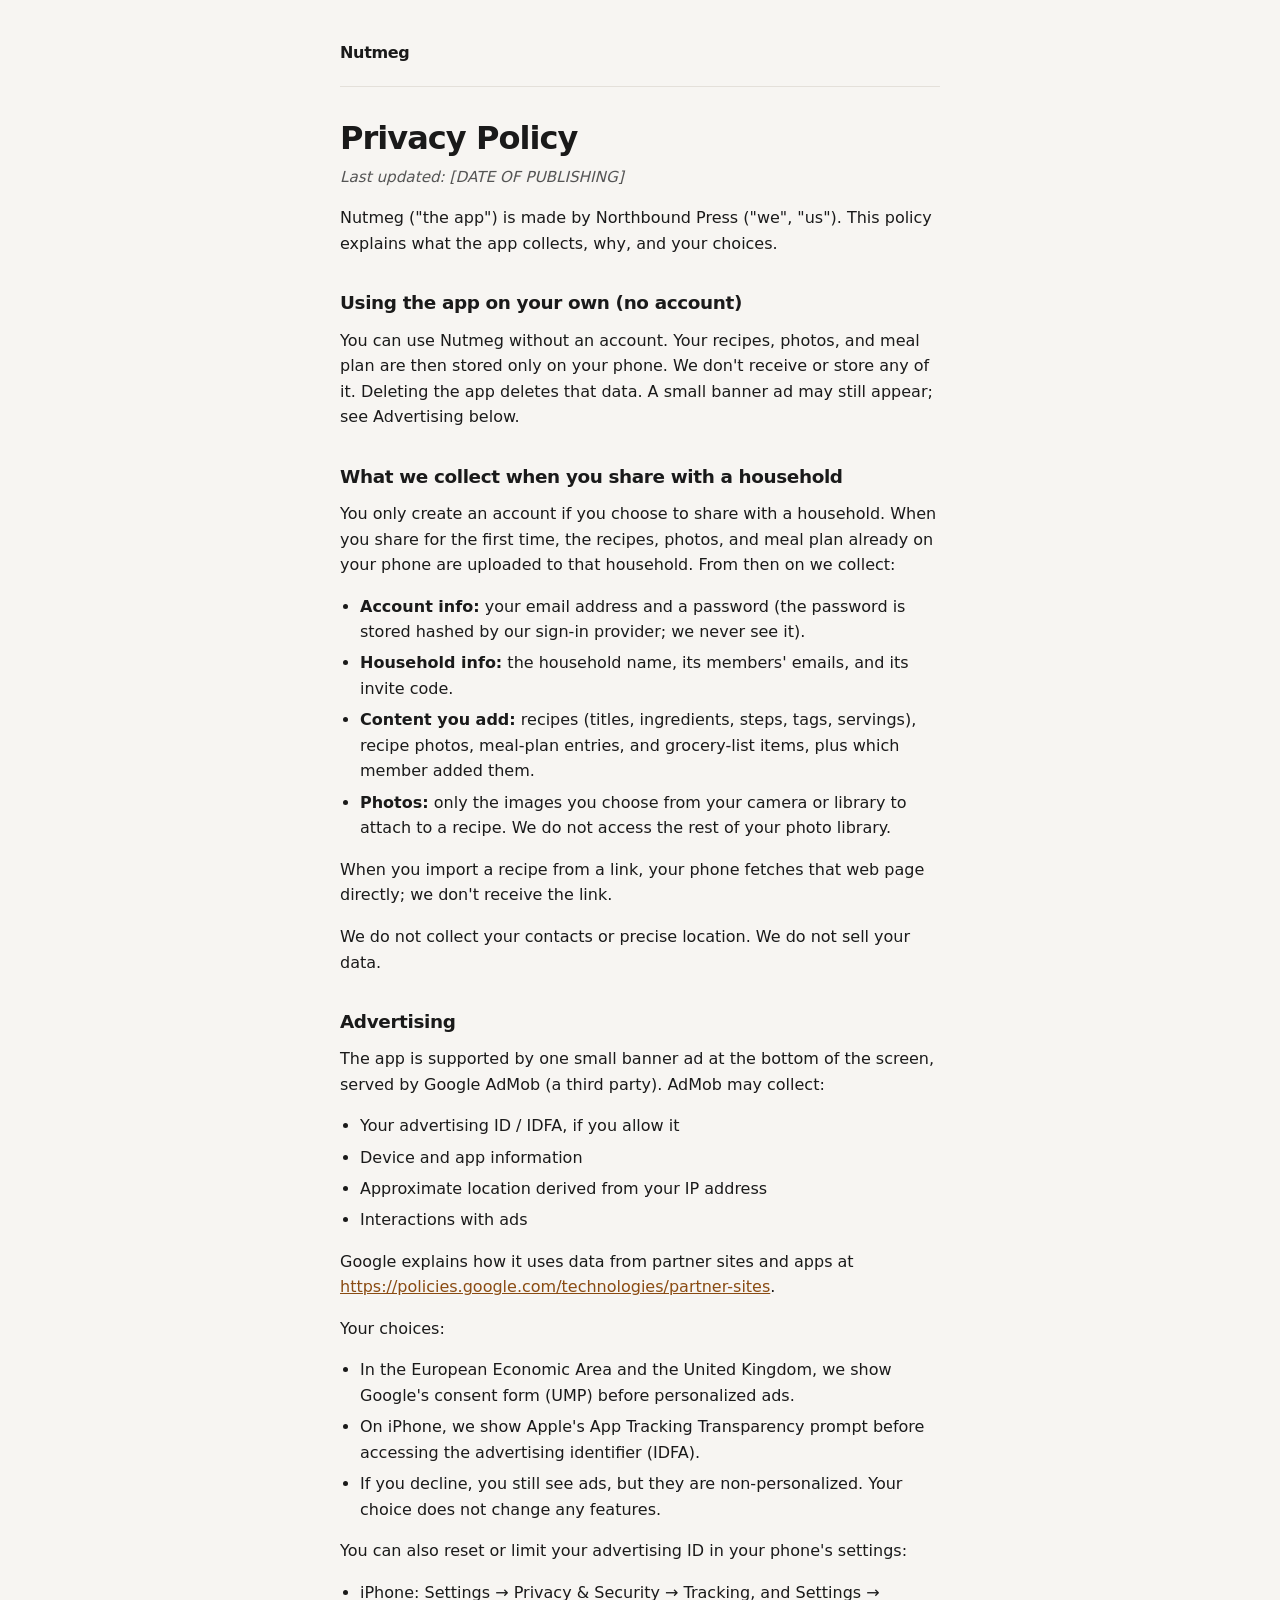
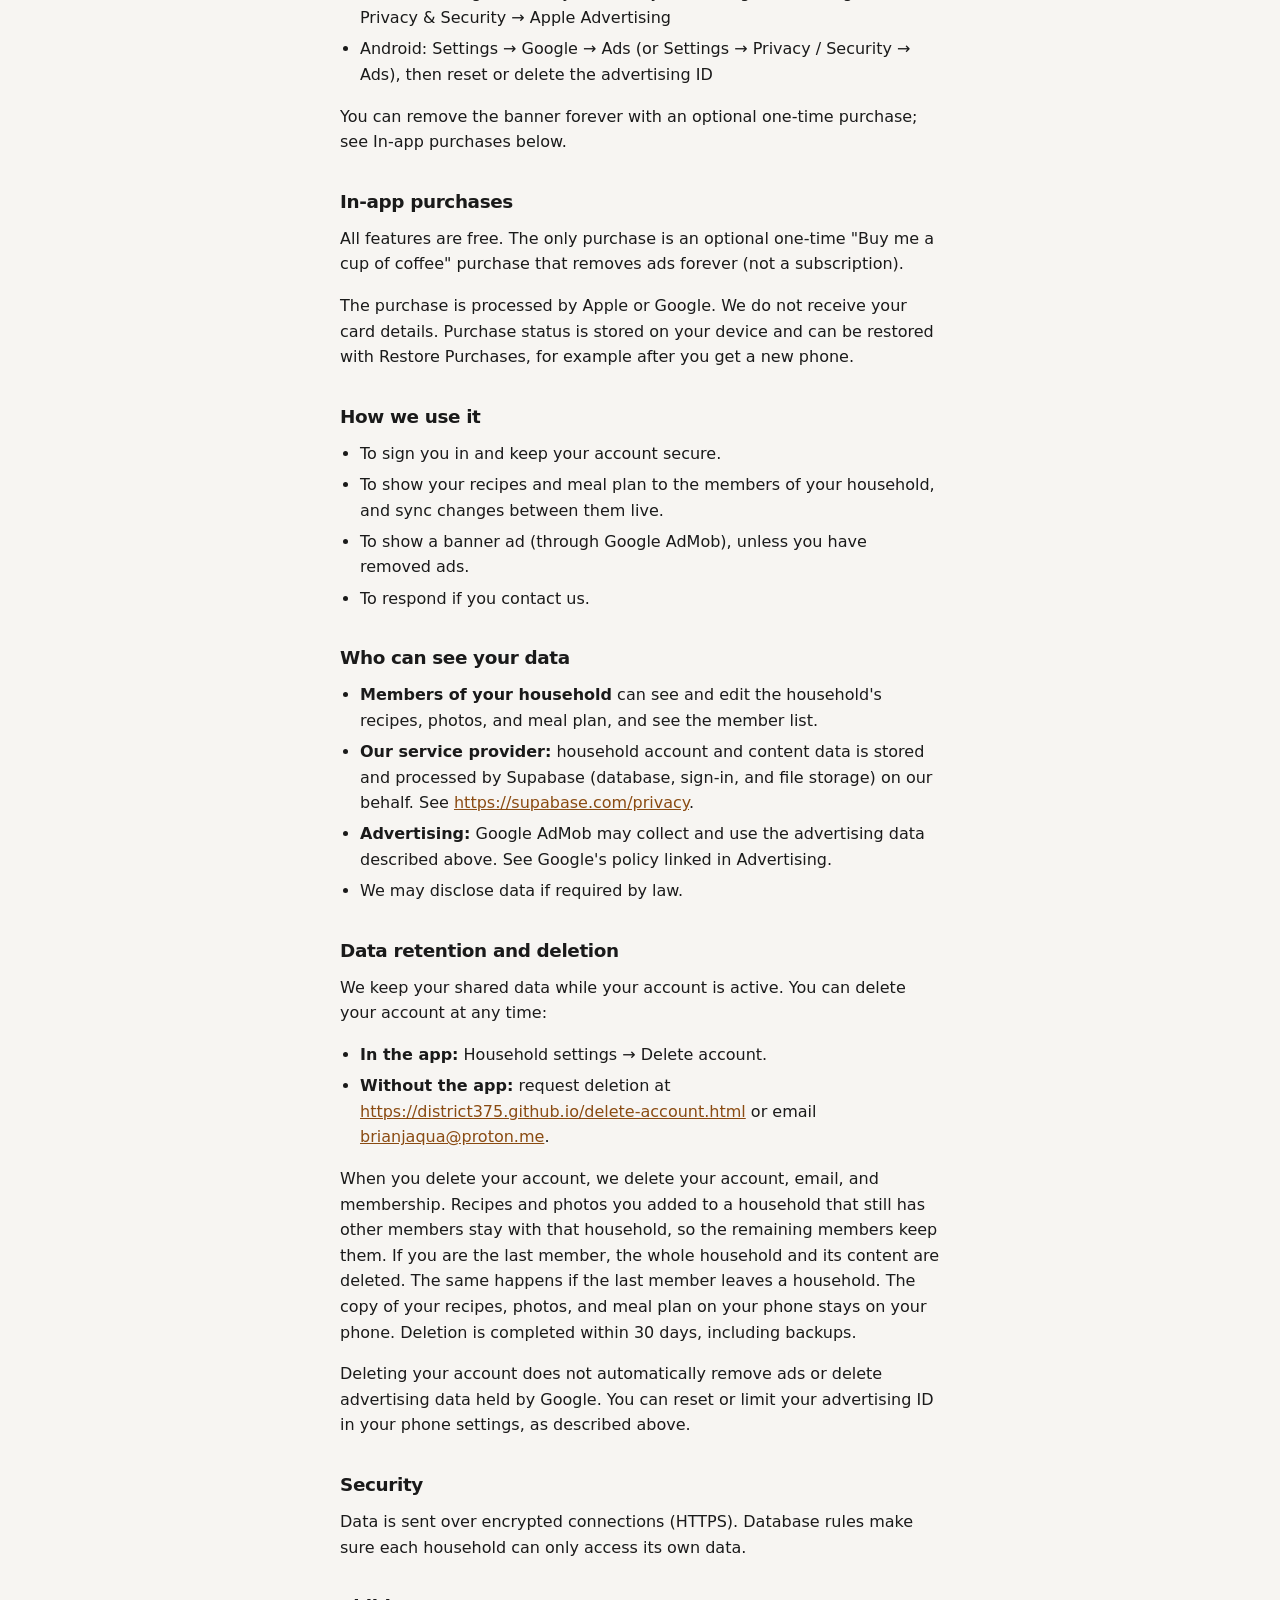
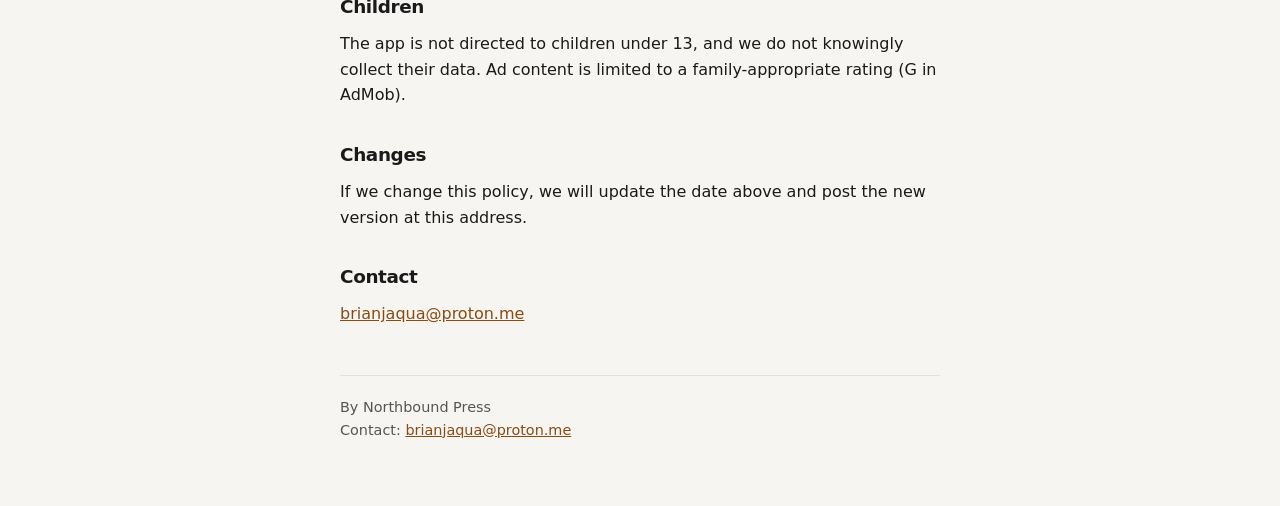
==== privacy-policy.html @ b98dd1d6 "Nutmeg site" ====
<!DOCTYPE html>
<html lang="en">
<head>
  <meta charset="utf-8">
  <meta name="viewport" content="width=device-width, initial-scale=1">
  <title>Privacy Policy — Nutmeg</title>
  <meta name="description" content="Nutmeg — share your recipe book and meal plan with the people you love.">
  <link rel="stylesheet" href="styles.css">
</head>
<body>
  <div class="wrap">
    <header class="site">
      <a class="home" href="index.html">Nutmeg</a>
    </header>
    <h1>Privacy Policy</h1>
    <p class="meta"><em>Last updated: [DATE OF PUBLISHING]</em></p>
    <p>Nutmeg ("the app") is made by Northbound Press ("we", "us"). This policy explains what the app collects, why, and your choices.</p>

    <h2>Using the app on your own (no account)</h2>
    <p>You can use Nutmeg without an account. Your recipes, photos, and meal plan are then stored only on your phone. We don't receive or store any of it. Deleting the app deletes that data. A small banner ad may still appear; see Advertising below.</p>

    <h2>What we collect when you share with a household</h2>
    <p>You only create an account if you choose to share with a household. When you share for the first time, the recipes, photos, and meal plan already on your phone are uploaded to that household. From then on we collect:</p>
    <ul>
      <li><strong>Account info:</strong> your email address and a password (the password is stored hashed by our sign-in provider; we never see it).</li>
      <li><strong>Household info:</strong> the household name, its members' emails, and its invite code.</li>
      <li><strong>Content you add:</strong> recipes (titles, ingredients, steps, tags, servings), recipe photos, meal-plan entries, and grocery-list items, plus which member added them.</li>
      <li><strong>Photos:</strong> only the images you choose from your camera or library to attach to a recipe. We do not access the rest of your photo library.</li>
    </ul>
    <p>When you import a recipe from a link, your phone fetches that web page directly; we don't receive the link.</p>
    <p>We do not collect your contacts or precise location. We do not sell your data.</p>

    <h2>Advertising</h2>
    <p>The app is supported by one small banner ad at the bottom of the screen, served by Google AdMob (a third party). AdMob may collect:</p>
    <ul>
      <li>Your advertising ID / IDFA, if you allow it</li>
      <li>Device and app information</li>
      <li>Approximate location derived from your IP address</li>
      <li>Interactions with ads</li>
    </ul>
    <p>Google explains how it uses data from partner sites and apps at <a href="https://policies.google.com/technologies/partner-sites">https://policies.google.com/technologies/partner-sites</a>.</p>
    <p>Your choices:</p>
    <ul>
      <li>In the European Economic Area and the United Kingdom, we show Google's consent form (UMP) before personalized ads.</li>
      <li>On iPhone, we show Apple's App Tracking Transparency prompt before accessing the advertising identifier (IDFA).</li>
      <li>If you decline, you still see ads, but they are non-personalized. Your choice does not change any features.</li>
    </ul>
    <p>You can also reset or limit your advertising ID in your phone's settings:</p>
    <ul>
      <li>iPhone: Settings → Privacy &amp; Security → Tracking, and Settings → Privacy &amp; Security → Apple Advertising</li>
      <li>Android: Settings → Google → Ads (or Settings → Privacy / Security → Ads), then reset or delete the advertising ID</li>
    </ul>
    <p>You can remove the banner forever with an optional one-time purchase; see In-app purchases below.</p>

    <h2>In-app purchases</h2>
    <p>All features are free. The only purchase is an optional one-time "Buy me a cup of coffee" purchase that removes ads forever (not a subscription).</p>
    <p>The purchase is processed by Apple or Google. We do not receive your card details. Purchase status is stored on your device and can be restored with Restore Purchases, for example after you get a new phone.</p>

    <h2>How we use it</h2>
    <ul>
      <li>To sign you in and keep your account secure.</li>
      <li>To show your recipes and meal plan to the members of your household, and sync changes between them live.</li>
      <li>To show a banner ad (through Google AdMob), unless you have removed ads.</li>
      <li>To respond if you contact us.</li>
    </ul>

    <h2>Who can see your data</h2>
    <ul>
      <li><strong>Members of your household</strong> can see and edit the household's recipes, photos, and meal plan, and see the member list.</li>
      <li><strong>Our service provider:</strong> household account and content data is stored and processed by Supabase (database, sign-in, and file storage) on our behalf. See <a href="https://supabase.com/privacy">https://supabase.com/privacy</a>.</li>
      <li><strong>Advertising:</strong> Google AdMob may collect and use the advertising data described above. See Google's policy linked in Advertising.</li>
      <li>We may disclose data if required by law.</li>
    </ul>

    <h2>Data retention and deletion</h2>
    <p>We keep your shared data while your account is active. You can delete your account at any time:</p>
    <ul>
      <li><strong>In the app:</strong> Household settings → Delete account.</li>
      <li><strong>Without the app:</strong> request deletion at <a href="delete-account.html">https://district375.github.io/delete-account.html</a> or email <a href="mailto:brianjaqua@proton.me">brianjaqua@proton.me</a>.</li>
    </ul>
    <p>When you delete your account, we delete your account, email, and membership. Recipes and photos you added to a household that still has other members stay with that household, so the remaining members keep them. If you are the last member, the whole household and its content are deleted. The same happens if the last member leaves a household. The copy of your recipes, photos, and meal plan on your phone stays on your phone. Deletion is completed within 30 days, including backups.</p>
    <p>Deleting your account does not automatically remove ads or delete advertising data held by Google. You can reset or limit your advertising ID in your phone settings, as described above.</p>

    <h2>Security</h2>
    <p>Data is sent over encrypted connections (HTTPS). Database rules make sure each household can only access its own data.</p>

    <h2>Children</h2>
    <p>The app is not directed to children under 13, and we do not knowingly collect their data. Ad content is limited to a family-appropriate rating (G in AdMob).</p>

    <h2>Changes</h2>
    <p>If we change this policy, we will update the date above and post the new version at this address.</p>

    <h2>Contact</h2>
    <p><a href="mailto:brianjaqua@proton.me">brianjaqua@proton.me</a></p>

    <footer>
      <p>By Northbound Press<br>
      Contact: <a href="mailto:brianjaqua@proton.me">brianjaqua@proton.me</a></p>
    </footer>
  </div>
</body>
</html>
---- styles.css ----
*,
*::before,
*::after {
  box-sizing: border-box;
}

html {
  color-scheme: light;
}

body {
  margin: 0;
  font-family: system-ui, -apple-system, "Segoe UI", Roboto, Helvetica, Arial, sans-serif;
  line-height: 1.6;
  color: #1a1a1a;
  background: #f7f5f2;
}

a {
  color: #8a4b12;
}

a:hover {
  color: #5c320c;
}

.wrap {
  max-width: 40rem;
  margin: 0 auto;
  padding: 2.5rem 1.25rem 3rem;
}

header.site {
  margin-bottom: 2rem;
  padding-bottom: 1.25rem;
  border-bottom: 1px solid #e4e0da;
}

header.site a.home {
  color: inherit;
  text-decoration: none;
  font-weight: 650;
  letter-spacing: -0.02em;
}

h1 {
  margin: 0 0 0.5rem;
  font-size: 2rem;
  line-height: 1.2;
  letter-spacing: -0.03em;
  font-weight: 700;
}

.tagline {
  margin: 0;
  font-size: 1.125rem;
  color: #444;
}

nav.links {
  margin: 1.75rem 0 0;
}

nav.links a {
  margin-right: 1.25rem;
}

h2 {
  margin: 2rem 0 0.6rem;
  font-size: 1.15rem;
  letter-spacing: -0.02em;
}

p,
ul,
ol {
  margin: 0 0 1rem;
}

ul, ol {
  padding-left: 1.25rem;
}

li {
  margin: 0 0 0.35rem;
}

.contact {
  margin-top: 2rem;
}

footer {
  margin-top: 3rem;
  padding-top: 1.25rem;
  border-top: 1px solid #e4e0da;
  color: #555;
  font-size: 0.9rem;
}

.meta {
  color: #555;
  font-size: 0.95rem;
}
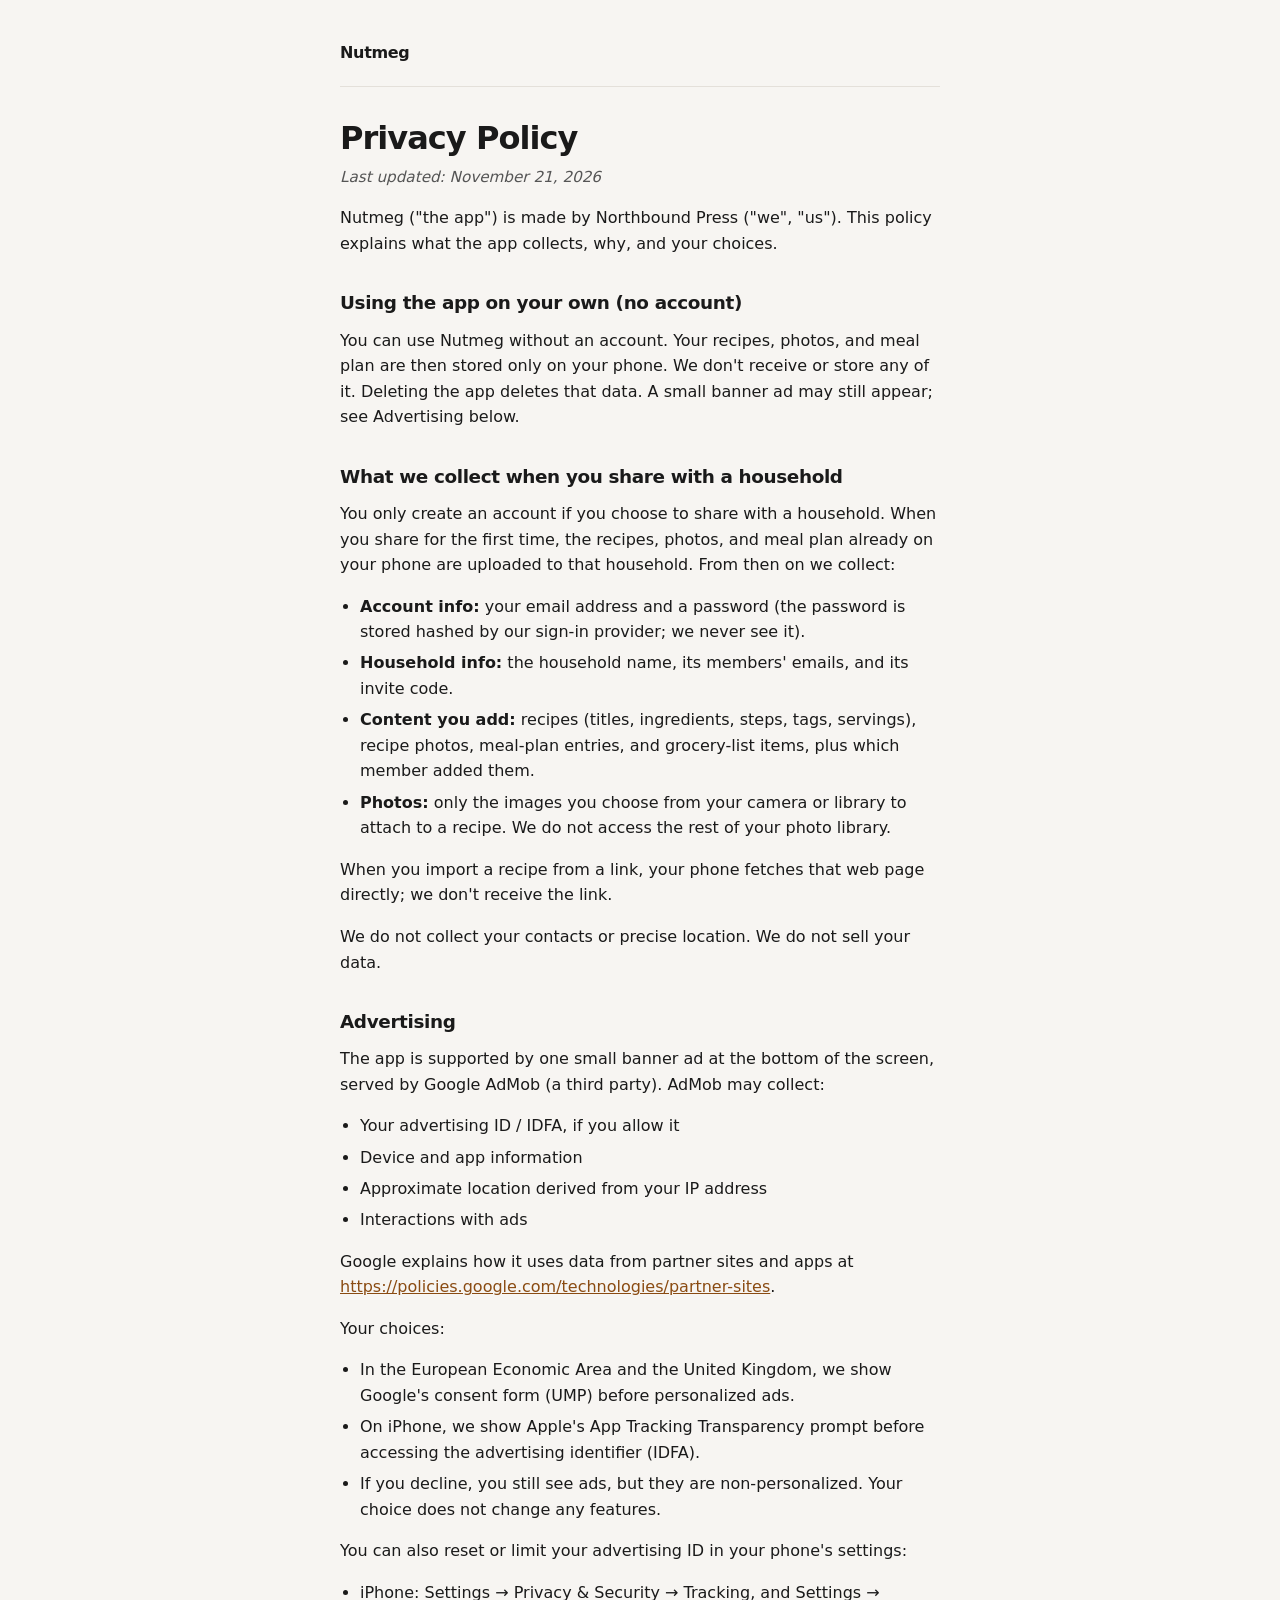
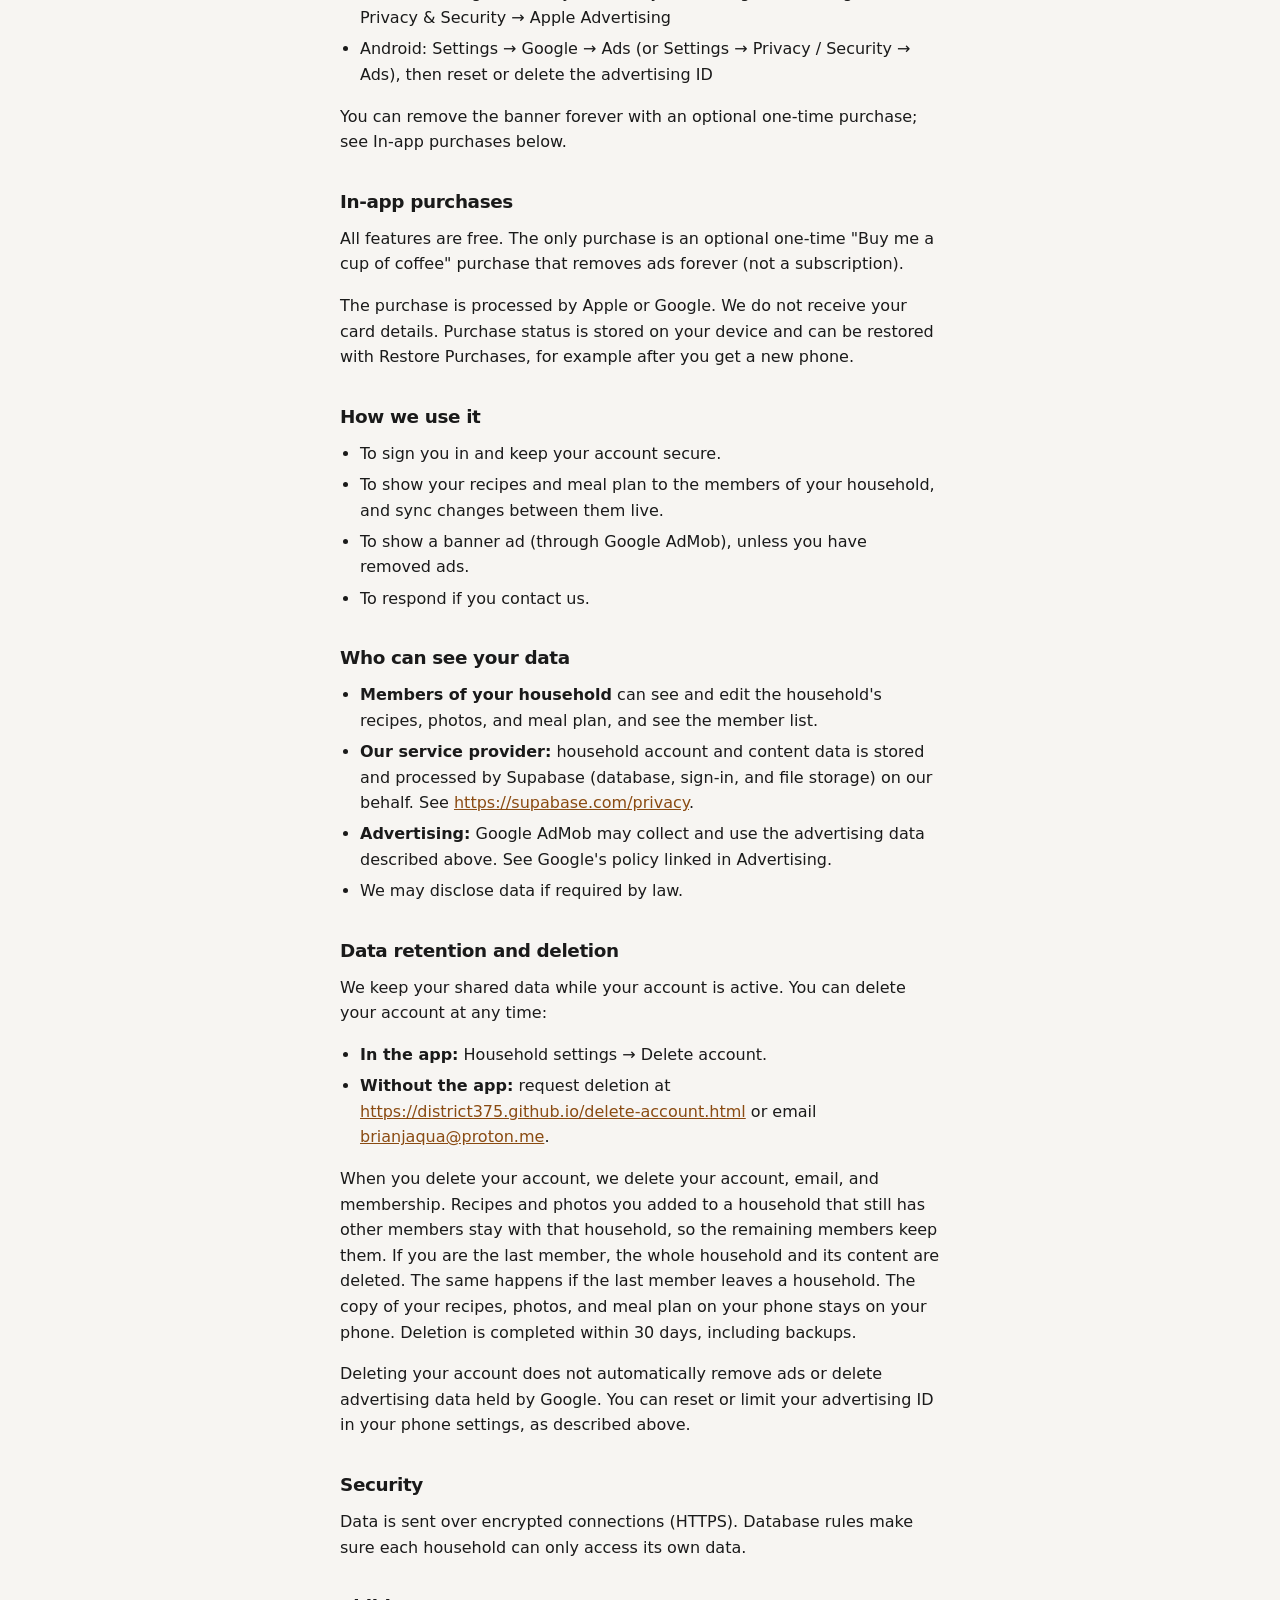
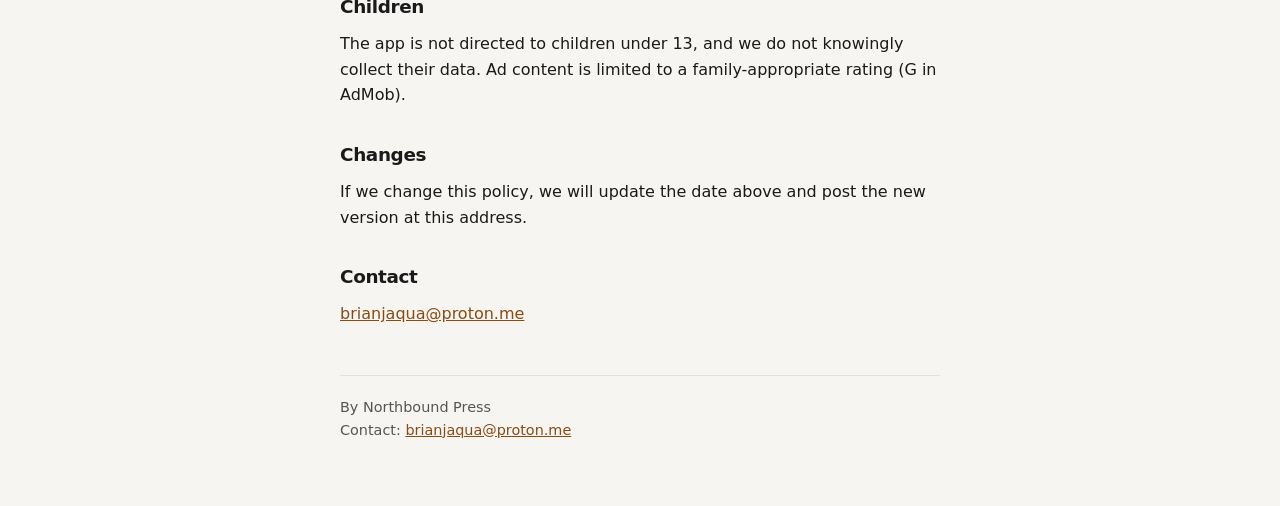
==== commit 4cf57c4d: "Privacy policy date" ====
--- a/privacy-policy.html
+++ b/privacy-policy.html
@@ -13,7 +13,7 @@
       <a class="home" href="index.html">Nutmeg</a>
     </header>
     <h1>Privacy Policy</h1>
-    <p class="meta"><em>Last updated: [DATE OF PUBLISHING]</em></p>
+    <p class="meta"><em>Last updated: November 21, 2026</em></p>
     <p>Nutmeg ("the app") is made by Northbound Press ("we", "us"). This policy explains what the app collects, why, and your choices.</p>
 
     <h2>Using the app on your own (no account)</h2>
